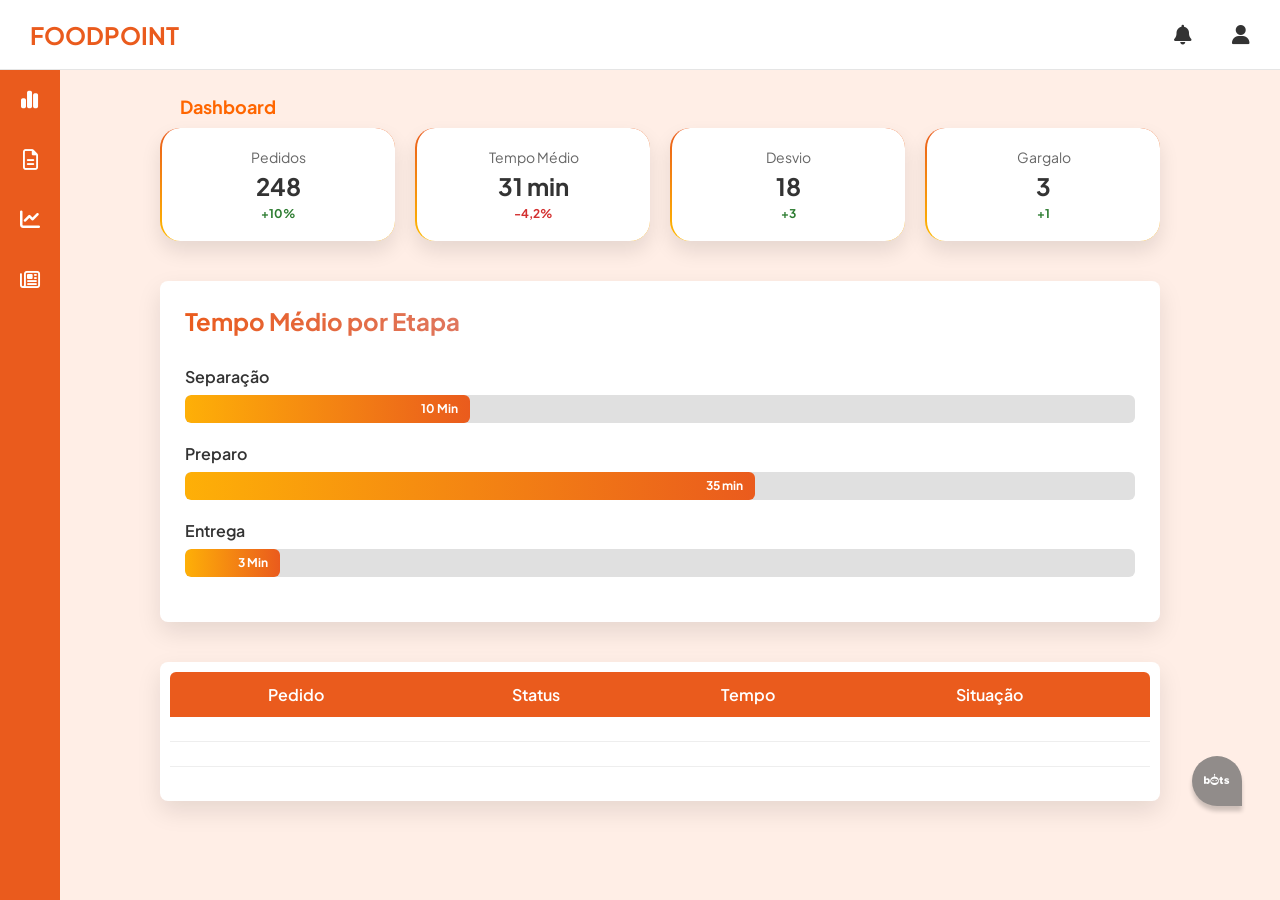
==== index.html @ f13d6fb6 "Arquivos front" ====
<!DOCTYPE html>
<html lang="pt-br">

<head>

    <meta charset="UTF-8">

    <meta name="viewport" content="width=device-width, initial-scale=1.0">

    <link rel="stylesheet" href="https://cdnjs.cloudflare.com/ajax/libs/font-awesome/6.5.2/css/all.min.css">

    <link rel="stylesheet" href="css/style.css">

    <script src="script/script.js" defer></script>

    <title>FoodPoint</title>

</head>

<body>

    <!-- MENU SUPERIOR -->

    <div id="navigation">

        <nav id="tag-navigation">

            <a id="logo" href="/index.html">
                FOODPOINT
            </a>

            <div id="user-area">

                <i class="fa-solid fa-bell"></i>

                <i class="fa-solid fa-user"></i>

            </div>

        </nav>

    </div>


    <!-- MENU LATERAL -->

    <aside id="menu-lateral">

        <nav id="navegação-lateral">

            <ul id="lista">

                <li class="itens-lista">
                    <a href="#">
                        <i class="fa-solid fa-chart-simple"></i>
                    </a>
                </li>

                <li class="itens-lista">
                    <a href="#">
                        <i class="fa-regular fa-file-lines"></i>
                    </a>
                </li>

                <li class="itens-lista">
                    <a href="#">
                        <i class="fa-solid fa-chart-line"></i>
                    </a>
                </li>

                <li class="itens-lista">
                    <a href="#">
                        <i class="fa-regular fa-newspaper"></i>
                    </a>
                </li>

            </ul>

        </nav>

    </aside>


    <!-- CORPO PRINCIPAL -->

    <main class="menu-main">

        <!-- DASHBOARD HEADER -->
        <div class="dash-header">
            <p id="text-dash">Dashboard</p>

            <div class="dash-cards">
                <div class="dash-amount">
                    <span id="txt-amount">Pedidos</span>
                    <strong id="amount-orders">248</strong>
                    <small>+10%</small>
                </div>

                <div class="dash-avg">
                    <span>Tempo Médio</span>
                    <strong id="avg-time">31 min</strong>
                    <small>-4,2%</small>
                </div>

                <div class="dash-desv">
                    <span>Desvio</span>
                    <strong id="desviations">18</strong>
                    <small>+3</small>
                </div>

                <div class="dash-bot">
                    <span>Gargalo</span>
                    <strong id="bottlenecks">3</strong>
                    <small>+1</small>
                </div>
            </div>
        </div>


        <!-- GRÁFICO -->

        <section id="graphics">

            <h1>
                Tempo Médio por Etapa
            </h1>


            <div id="Separação">

                <span>
                    Separação
                </span>

                <div class="barra-grafico">

                    <div class="barra-tempo">
                        10 Min
                    </div>

                </div>
                
            </div>


            <div id="Preparo">

                <span>
                    Preparo
                </span>

                <div class="barra-grafico">

                    <div class="barra-tempo">
                        35 min
                    </div>

                </div>

            </div>


            <div id="Entrega">

                <span>
                    Entrega
                </span>

                <div class="barra-grafico">

                    <div class="barra-tempo">
                        3 Min
                    </div>

                </div>

            </div>

        </section>


        <!-- TABELA -->

        <div class="table-container">

            <table>

                <tr id="table-title">

                    <th class="titles">
                        Pedido
                    </th>

                    <th class="titles">
                        Status
                    </th>

                    <th class="titles">
                        Tempo
                    </th>

                    <th class="titles">
                        Situação
                    </th>

                </tr>


                <tr>

                    <td></td>
                    <td></td>
                    <td></td>
                    <td></td>

                </tr>


                <tr>

                    <td></td>
                    <td></td>
                    <td></td>
                    <td></td>

                </tr>


                <tr>

                    <td></td>
                    <td></td>
                    <td></td>
                    <td></td>

                </tr>

            </table>

        </div>

        <div id="button-flutuante-bot">
            <i class="fa-brands fa-bots"></i>
        </div>

        <dialog id="modal">
            <div class="modal-content">

                <h1 id="colorwhite-h1">Suas informações simplificadas em um só lugar</h1>
                
                <div id="sugestões">
                <span>Ache problemas</span>
                    <span>Indentifique gargalos</span>
                    <span>Encontre melhorias</span>
                    <span>Gere um relatório agora mesmo</span>   
                </div>
                <p>TEXTO IA: What is Lorem Ipsum?
Lorem Ipsum is simply dummy text of the printing and typesetting industry. Lorem Ipsum has been the industry's standard dummy text ever since 1966, when designers at Letraset and James Mosley, the librarian at St Bride Printing Library in London, took a 1914 Cicero translation and scrambled it to make dummy text for Letraset's Body Type sheets. It has survived not only many decades, but also the leap into electronic typesetting, remaining essentially unchanged. It was popularised thanks to these sheets and more recently with desktop publishing software like Aldus PageMaker and Microsoft Word including versions of Lorem Ipsum.

Why do we use it?
It is a long established fact that a reader will be distracted by the readable content of a page when looking at its layout. The point of using Lorem Ipsum is that it has a more-or-less normal distribution of letters, as opposed to using 'Content here, content here', making it look like readable English. Many desktop publishing packages and web page editors now use Lorem Ipsum as their default model text, and a search for 'lorem ipsum' will uncover many web sites still in their infancy. Various versions have evolved over the years, sometimes by accident, sometimes on purpose (injected humour and the like).


Where does it come from?
Contrary to popular belief, Lorem Ipsum is not simply random text. It has roots in a piece of classical Latin literature from 45 BC, making it over 2000 years old. Richard McClintock, a Latin professor at Hampden-Sydney College in Virginia, looked up one of the more obscure Latin words, consectetur, from a Lorem Ipsum passage, and going through the cites of the word in classical literature, discovered the undoubtable source. Lorem Ipsum comes from sections 1.10.32 and 1.10.33 of "de Finibus Bonorum et Malorum" (The Extremes of Good and Evil) by Cicero, written in 45 BC. This book is a treatise on the theory of ethics, very popular during the Renaissance. The first line of Lorem Ipsum, "Lorem ipsum dolor sit amet..", comes from a line in section 1.10.32.

The standard chunk of Lorem Ipsum used since 1966 is reproduced below for those interested. Sections 1.10.32 and 1.10.33 from "de Finibus Bonorum et Malorum" by Cicero are also reproduced in their exact original form, accompanied by English versions from the 1914 translation by H. Rackham.

Where can I get some?
There are many variations of passages of Lorem Ipsum available, but the majority have suffered alteration in some form, by injected humour, or randomised words which don't look even slightly believable. If you are going to use a passage of Lorem Ipsum, you need to be sure there isn't anything embarrassing hidden in the middle of text. All the Lorem Ipsum generators on the Internet tend to repeat predefined chunks as necessary, making this the first true generator on the Internet. It uses a dictionary of over 200 Latin words, combined with a handful of model sentence structures, to generate Lorem Ipsum which looks reasonable. The generated Lorem Ipsum is therefore always free from repetition, injected humour, or non-characteristic words etc.</p>

                <div id="botões">
                    <button type="button" class="button-report"> Gerar relatório</button>
                    <button id="fechar"></button>
                </div>
            </div>
        </dialog>

    </main>

</body>

</html>
---- css/style.css ----
@import url('https://fonts.googleapis.com/css2?family=Plus+Jakarta+Sans:ital,wght@0,200..800;1,200..800&display=swap');

:root {
    --background:  #ffeee6;
    --principal-color: #ffffff;
    --primary-color: #ea5b1d;
    --second-color: #e5e5e5;
    --color-three: #ff6600;
    --color-user: #333333;
    --color-before-hover-bot: #918c8a;
}

* {
    margin: 0;
    padding: 0;
    box-sizing: border-box;
    font-family: "Plus Jakarta Sans", sans-serif;
    
}

html,
body {
    width: 100%;
    height: 100%;
    overflow: hidden;
    background-color:var(--background);
}

#navigation {
    width: 100%;
    height: 70px;
    background-color: var(--principal-color);
    border-bottom: 1px solid var(--second-color);
    position: fixed;
    top: 0;
    left: 0;
    z-index: 10;
}

#tag-navigation {
    width: 100%;
    height: 100%;
    display: flex;
    align-items: center;
    justify-content: space-between;
    padding: 0 30px;
}

#logo {
    color: var(--primary-color);
    font-size: 24px;
    font-weight: 700;
    text-decoration: none;
    display: flex;
    align-items: center;
}

#user-area {
    display: flex;
    align-items: center;
    gap: 40px;
}

#user-area i {
    font-size: 20px;
    color: var(--color-user);
    cursor: pointer;
}

#user-area span {
    padding: 0;
    font-size: 15px;
    font-weight: 600;
    color: var(--color-user);
}


#navegação-lateral {
    width: 60px;
    height: calc(100vh - 70px);
    background-color: var(--primary-color);
    color: #fff;
    position: fixed;
    top: 70px;
    left: 0;
    padding: 20px 0;
    z-index: 9;
    overflow: hidden;
}

#lista {
    width: 100%;
    display: flex;
    flex-direction: column;
    align-items: flex-start;
    gap: 40px;
    padding: 0;
    list-style: none;
}

.itens-lista {
    width: 100%;
}

.itens-lista a {
    width: 100%;
    display: flex;
    align-items: center;
    justify-content: flex-start;
    padding: 0 20px;
    color: white;
    text-decoration: none;
    white-space: nowrap;
    gap: 20px;
}

.itens-lista a i {
    font-size: 20px;
    min-width: 20px;
    text-align: center;
}


.menu-main {
    height: calc(100vh - 70px);
    width: calc(100% - 60px);
    margin-left: 60px;
    margin-top: 70px;
    padding: 15px 100px;
    overflow-y: auto;
    overflow-x: hidden;
}


.dash-header {
    width: 100%;
    max-width: 1000px;
    margin-bottom: 40px;
}

#text-dash{
    padding: 5px;
    font-weight: 700;
    font-size: 18px;
    color: var(--color-three);
    padding: 10px 20px;
}

.dash-cards {
    display: flex;
    flex-wrap: wrap;
    gap: 20px;
 
}

.dash-amount,
.dash-avg,
.dash-desv,
.dash-bot {
  flex: 1 1 200px;
  display: flex;
  flex-direction: column;
  align-items: center;
  justify-content: center;
  padding: 20px 10px;
  text-align: center;
  border-radius: 20px; 
  border-left: 2px solid transparent; 
  background-image: 
    linear-gradient(var(--principal-color), var(--principal-color)), 
    linear-gradient(to bottom, var(--primary-color), rgb(255, 187, 0));
  background-origin: border-box;
  background-clip: padding-box, border-box;
  box-shadow: 0 10px 20px rgba(0, 0, 0, 0.1);
  transition: 0.2s ease;
}

.dash-amount:hover,.dash-avg:hover,.dash-bot:hover,.dash-desv:hover{
    transform: translateY(-5px);
    transition: 0.2s ease;
}


.dash-cards span {
    font-size: 14px;
    color: #666;
    margin-bottom: 5px;
}

.dash-cards strong {
    font-size: 24px;
    color: var(--color-user);
    margin-bottom: 5px;
}

.dash-cards small {
    font-size: 12px;
    font-weight: bold;
    color: #2e7d32;
}

.dash-avg small {
    color: #d32f2f;
}


#graphics {
    width: 100%;
    max-width: 1000px;
    margin-bottom: 40px;
    background-color: var(--principal-color);
    padding: 25px;
    border-radius: 8px;
    box-shadow: 0 10px 25px rgba(0, 0, 0, 0.1);


}

#graphics h1 {
    background-image: linear-gradient(to right, var(--primary-color), #2600ff44);
    -webkit-background-clip: text;
    background-clip: text;
    -webkit-text-fill-color: transparent;
    font-size: 24px;
    margin-bottom: 30px;
}

#graphics>div {
    margin-bottom: 20px;
}

#graphics span {
    display: block;
    margin-bottom: 8px;
    font-weight: 600;
    color: var(--color-user);
}

.barra-grafico {
    width: 100%;
    background: #e0e0e0;
    border-radius: 6px;
    overflow: hidden;
}


.barra-tempo {
    height: 28px;
    background: linear-gradient(to left, var(--primary-color), rgba(255, 174, 0, 0.97));
    text-align: right;
    padding-right: 12px;
    color: white;
    font-size: 12px;
    font-weight: bold;
    line-height: 28px;
    border-radius: 6px;
}

#Separação .barra-tempo {
    width: 30%;
}

#Preparo .barra-tempo {
    width: 60%;
}

#Entrega .barra-tempo {
    width: 10%;
}


.table-container {
    width: 100%;
    max-width: 1000px;
    overflow-x: auto;
    background-color: var(--principal-color);
    border-radius: 8px;
    box-shadow: 0 10px 25px rgba(0, 0, 0, 0.1);
    padding: 10px;

}

#button-flutuante-bot{
    background-color: var(--color-before-hover-bot);
    width: 50px;
    height: 50px;
    border-radius: 100% 100% 0 100%;
    justify-content: center;
    align-items: center;
    display: flex;
    font-size: 20px;
    position: fixed ;
    right: 3%;
    top: 84%;
    color: rgb(255, 255, 255);
    box-shadow: 0 5px 4px rgba(0, 0, 0, 0.2);
    cursor: pointer;
    transition: 0.1s;
}

#button-flutuante-bot:hover{
    transform: scale(1.1);
    background-color: var(--primary-color); 
    transition: 0.2s ease-out;
    color:white
}

/* ==========================================================================
   MUDANÇAS EXCLUSIVAS DO MODAL (NÃO ALTERA NENHUM OUTRO ELEMENTO)
   ========================================================================== */

dialog {
  border: none;  
  width: 100vw;
  height: 100vh;
  max-width: 100vw;
  max-height: 100vh;
  background: transparent;
  position: fixed;
  inset: 0;
  margin: auto;
  
  /* Configura o flex nativo oculto por padrão */
  display: none;
  justify-content: center;
  align-items: center;
  overflow: hidden;
}

/* Força display: flex apenas no estado aberto nativo */
dialog[open] {
  display: flex;
}

/* CHAMA A ANIMAÇÃO DE ENTRADA DO CANTO INFERIOR DIREITO */
dialog[open] .modal-content {
  animation: surgindoModal 0.4s cubic-bezier(0.34, 1.56, 0.64, 1) forwards;
}

dialog[open]::backdrop {
  animation: escurecendoFundo 0.4s ease forwards;
}

/* CHAMA A ANIMAÇÃO DE FECHAMENTO (Ativada via JS aplicando a classe .fechando) */
dialog.fechando .modal-content {
  animation: sumindoModal 0.2s ease-in forwards;
}

dialog.fechando::backdrop {
  animation: clareandoFundo 0.2s ease forwards;
}

/* TIMELINES DAS ANIMAÇÕES: DIREÇÃO CANTO INFERIOR DIREITO */
@keyframes surgindoModal {
  from {
    opacity: 0;
    /* Nasce deslocado para a direita e para baixo (região do seu botão flutuante) */
    transform: translate(600px, 400px) scale(0.05);
  }
  to {
    opacity: 1;
    /* Centraliza perfeitamente no meio da tela */
    transform: translate(0, 0) scale(1);
  }
}

@keyframes sumindoModal {
  from {
    opacity: 1;
    transform: translate(0, 0) scale(1);
  }
  to {
    opacity: 0;
    /* Recolhe de volta em direção ao botão */
    transform: translate(600px, 400px) scale(0.05);
  }
}

@keyframes escurecendoFundo {
  from { background-color: rgba(0, 0, 0, 0); }
  to { background-color: rgba(0, 0, 0, 0.5); }
}

@keyframes clareandoFundo {
  from { background-color: rgba(0, 0, 0, 0.5); }
  to { background-color: rgba(0, 0, 0, 0); }
}

/* CONTEÚDO INTERNO DO MODAL (Preservando suas medidas originais) */
.modal-content {
  background: linear-gradient(90deg, var(--primary-color) 50%, white 50%);
  border-radius: 50px;
  width: 150vh;
  max-width: 90vw; 
  height: 80vh; 
  max-height: 90vh;
  padding: 40px;
  box-sizing: border-box;
  display: flex;
  flex-direction: column; 
  justify-content: center;
  align-items: flex-start;
  position: relative;  
  flex-wrap: wrap;
  gap: 10px;
  overflow-y: auto;
}




#sugestões {
    position: absolute;
    left: 50px;
    top: 190px;

    width: 450px;
    max-width: calc(100% - 100px);

    display: flex;
    flex-wrap: wrap;
    align-items: center;
    gap: 8px;
}

#sugestões span {
    display: block;

    width: fit-content;
    padding: 10px 16px;

    border: 1px solid rgba(255, 255, 255, 0.45);
    border-radius: 30px;

    background-color: rgba(255, 255, 255, 0.10);
    color: white;

    font-size: 13px;
    font-weight: 500;


    transition: 0.2s ease;
}

#sugestão span:hover{
    background-color: rgba(red, green, blue, alpha);
}



.button-report {
    border: none;
    padding: 12px 40px;
    border-radius: 30px;

    background-color: white;
    color: var(--primary-color);

    font-family: "Plus Jakarta Sans", sans-serif;
    font-size: 13px;
    font-weight: 700;

    cursor: pointer;

    box-shadow: 0 5px 15px rgba(0, 0, 0, 0.12);

    transition: 0.2s ease;
    margin: 90px 0 0 10px ;
    cursor:default;
}

.button-report:hover{
    transform: scale(1.05);
    cursor: pointer;
}

#sugestões span:hover {
    background-color: white;
    color: var(--primary-color);
    transform: translateY(-2px);
}


.modal-content #colorwhite-h1 {
  margin: 0;
  width: 400px;
  max-width: calc(100% - 100px);
  position: absolute;
  top: 40px;
  left: 50px;
  color: white;
}

.modal-content p {
    margin: 0;
    width: 400px;
    max-width: calc(100% - 100px);
    height: 55%;

    position: absolute;
    top: 100px;
    right: 50px;

    overflow-y: auto;

    padding-right: 15px;

    color: var(--color-user);
    line-height: 1.6;
    font-size: 14px;
}

.modal-content p::-webkit-scrollbar {
    width: 6px;
}

.modal-content p::-webkit-scrollbar-track {
    background: #f1f1f1;
    border-radius: 10px;
}

.modal-content p::-webkit-scrollbar-thumb {
    background: var(--primary-color);
    border-radius: 10px;
}

.modal-content p::-webkit-scrollbar-thumb:hover {
    background: var(--color-three);
}


 
.modal-content #fechar {
  visibility: hidden;
}



table {
    width: 100%;
    border-collapse: collapse;
}

table th {
    background-color: var(--primary-color);
    color: white;
    padding: 12px 10%;
    text-align: left;
    font-weight: 600;
}

table th:first-child {
    border-top-left-radius: 6px;
}

table th:last-child {
    border-top-right-radius: 6px;
}

table td {
    padding: 12px 15px;
    border-bottom: 1px solid #eee;
    color: var(--color-user);
}

table tr:last-child td {
    border-bottom: none;
}


/* ===== RESPONSIVO ===== */

@media (max-width: 1100px) {
    .menu-main {
        padding: 15px 40px;
    }
}

@media (max-width: 900px) {
    #tag-navigation {
        padding: 0 20px;
    }

    #user-area {
        gap: 20px;
    }

    .menu-main {
        padding: 15px 25px;
    }

    .modal-content {
        width: 90vw;
        height: 85vh;
    }
}

@media (max-width: 768px) {
    .modal-content {
        background: linear-gradient(180deg, var(--primary-color) 40%, white 40%);
        flex-direction: column;
        align-items: center;
        text-align: center;
        padding: 25px;
        height: 90vh;
        border-radius: 25px;
    }

    .modal-content #colorwhite-h1 {
        position: static;
        width: 100%;
        max-width: 100%;
        margin-bottom: 15px;
    }

    #sugestões {
        position: static;
        width: 100%;
        max-width: 100%;
        justify-content: center;
        margin-bottom: 20px;
    }

    .modal-content p {
        position: static;
        width: 100%;
        max-width: 100%;
        height: auto;
        max-height: 200px;
        text-align: left;
        margin-bottom: 20px;
    }

    .button-report {
        margin: 0;
    }

    table th,
    table td {
        padding: 10px;
        font-size: 13px;
    }
}

@media (max-width: 600px) {
    html, body {
        overflow-y: auto;
    }

    #navigation {
        height: 60px;
    }

    #tag-navigation {
        padding: 0 15px;
    }

    #logo {
        font-size: 20px;
    }

    #user-area {
        gap: 15px;
    }

    #user-area span {
        display: none;
    }

    #user-area i {
        font-size: 18px;
    }

    #navegação-lateral {
        top: 60px;
        height: calc(100vh - 60px);
        width: 50px;
    }

    .itens-lista a {
        padding: 0 15px;
        justify-content: center;
    }

    .itens-lista a i {
        font-size: 18px;
        min-width: 18px;
    }

    .menu-main {
        height: auto;
        min-height: calc(100vh - 60px);
        width: calc(100% - 50px);
        margin-left: 50px;
        margin-top: 60px;
        padding: 15px;
        overflow-y: visible;
    }

    .dash-cards {
        flex-wrap: wrap;
    }

    .dash-amount,
    .dash-avg,
    .dash-desv,
    .dash-bot {
        flex: 1 1 48%;
        margin-bottom: 2px;
    }

    #graphics {
        padding: 15px;
    }

    #graphics h1 {
        font-size: 20px;
    }

    #button-flutuante-bot {
        width: 45px;
        height: 45px;
        font-size: 18px;
        right: 4%;
        top: 88%;
    }
}


@media (max-width: 400px) {

    .modal-content {
        height: 94vh;
        max-height: 94vh;

        padding: 20px;

        border-radius: 25px;

        background: linear-gradient(
            180deg,
            var(--primary-color) 0%,
            var(--primary-color) 52%,
            white 52%,
            white 100%
        );
    }

    .modal-content #colorwhite-h1 {
        font-size: 19px;
        margin-bottom: 20px;
    }

    #sugestões {
        gap: 7px;
        margin-bottom: 20px;
    }

    #sugestões span {
        padding: 9px 12px;
        font-size: 12px;
    }

    .modal-content p {
        font-size: 12px;
        margin-top: 50%;

    .button-report {
        padding: 12px 15px;        
    }
    }
}
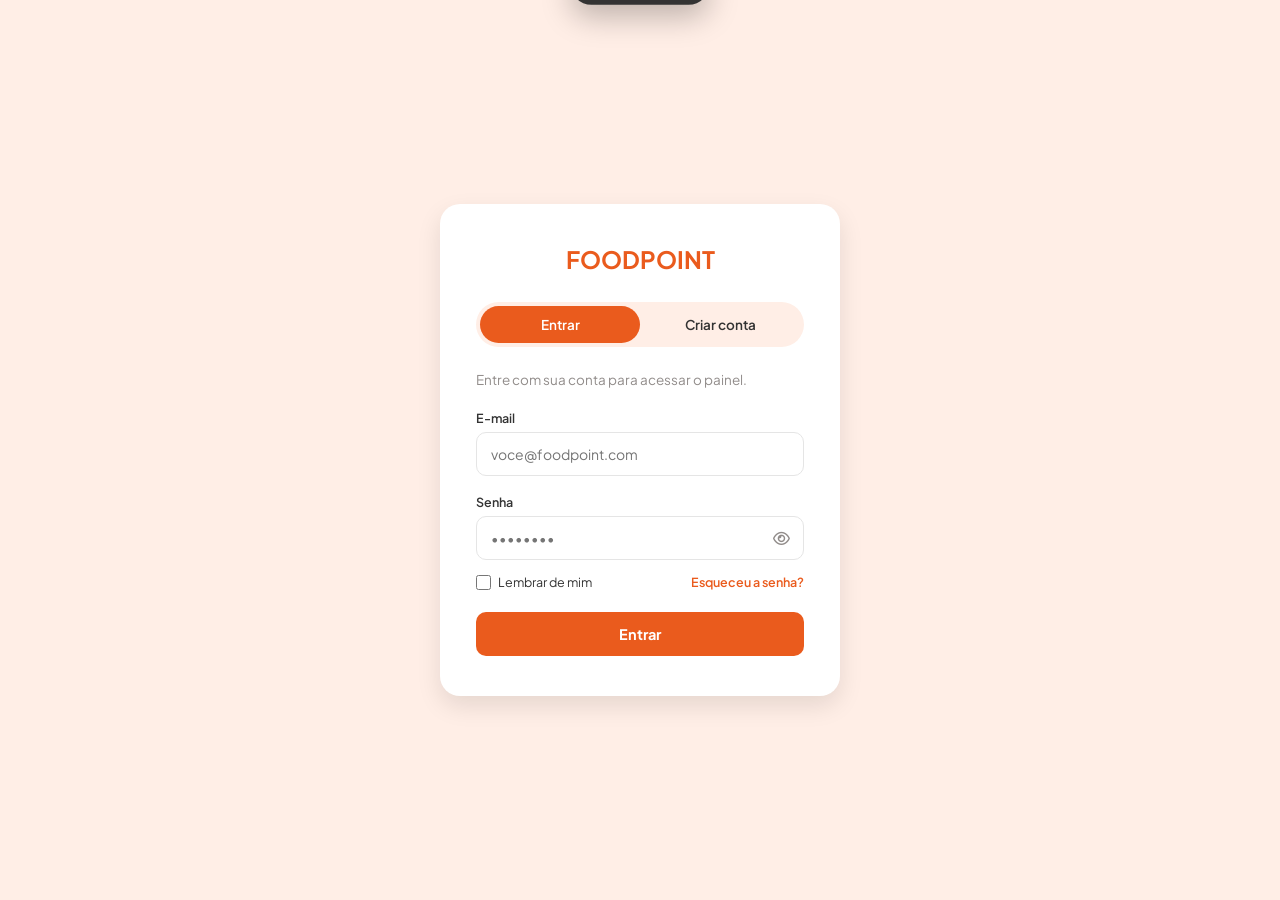
==== commit 48578e28: "Adiciona Pagina Principal e index" ====
--- a/index.html
+++ b/index.html
@@ -9,275 +9,152 @@
 
     <link rel="stylesheet" href="https://cdnjs.cloudflare.com/ajax/libs/font-awesome/6.5.2/css/all.min.css">
 
-    <link rel="stylesheet" href="css/style.css">
+    <link rel="stylesheet" href="css/login-style.css">
 
-    <script src="script/script.js" defer></script>
+    <script src="script/login-script.js" defer></script>
 
-    <title>FoodPoint</title>
+    <title>FoodPoint — Entrar</title>
 
 </head>
 
 <body>
 
-    <!-- MENU SUPERIOR -->
+    <main id="login-main">
 
-    <div id="navigation">
-
-        <nav id="tag-navigation">
+        <div id="login-card">
 
             <a id="logo" href="/index.html">
                 FOODPOINT
             </a>
 
-            <div id="user-area">
-
-                <i class="fa-solid fa-bell"></i>
-
-                <i class="fa-solid fa-user"></i>
-
+            <div id="tabs">
+                <button type="button" class="tab-btn active" id="tab-login">Entrar</button>
+                <button type="button" class="tab-btn" id="tab-signup">Criar conta</button>
             </div>
 
-        </nav>
+            <!-- LOGIN -->
+            <form id="form-login" class="auth-form active" novalidate>
 
-    </div>
+                <p class="form-subtitle">Entre com sua conta para acessar o painel.</p>
 
-
-    <!-- MENU LATERAL -->
-
-    <aside id="menu-lateral">
-
-        <nav id="navegação-lateral">
-
-            <ul id="lista">
-
-                <li class="itens-lista">
-                    <a href="#">
-                        <i class="fa-solid fa-chart-simple"></i>
-                    </a>
-                </li>
-
-                <li class="itens-lista">
-                    <a href="#">
-                        <i class="fa-regular fa-file-lines"></i>
-                    </a>
-                </li>
-
-                <li class="itens-lista">
-                    <a href="#">
-                        <i class="fa-solid fa-chart-line"></i>
-                    </a>
-                </li>
-
-                <li class="itens-lista">
-                    <a href="#">
-                        <i class="fa-regular fa-newspaper"></i>
-                    </a>
-                </li>
-
-            </ul>
-
-        </nav>
-
-    </aside>
-
-
-    <!-- CORPO PRINCIPAL -->
-
-    <main class="menu-main">
-
-        <!-- DASHBOARD HEADER -->
-        <div class="dash-header">
-            <p id="text-dash">Dashboard</p>
-
-            <div class="dash-cards">
-                <div class="dash-amount">
-                    <span id="txt-amount">Pedidos</span>
-                    <strong id="amount-orders">248</strong>
-                    <small>+10%</small>
+                <div class="campo" id="campo-login-email">
+                    <label for="login-email">E-mail</label>
+                    <input type="email" id="login-email" placeholder="voce@foodpoint.com" autocomplete="username">
+                    <small class="erro">Informe um e-mail válido.</small>
                 </div>
 
-                <div class="dash-avg">
-                    <span>Tempo Médio</span>
-                    <strong id="avg-time">31 min</strong>
-                    <small>-4,2%</small>
+                <div class="campo" id="campo-login-senha">
+                    <label for="login-senha">Senha</label>
+                    <div class="campo-senha">
+                        <input type="password" id="login-senha" placeholder="••••••••" autocomplete="current-password">
+                        <i class="fa-regular fa-eye toggle-senha" data-target="login-senha"></i>
+                    </div>
+                    <small class="erro">A senha precisa ter pelo menos 6 caracteres.</small>
                 </div>
 
-                <div class="dash-desv">
-                    <span>Desvio</span>
-                    <strong id="desviations">18</strong>
-                    <small>+3</small>
+                <div id="linha-opcoes">
+                    <label id="lembrar">
+                        <input type="checkbox" id="lembrar-check">
+                        Lembrar de mim
+                    </label>
+                    <button type="button" id="abrir-esqueci" class="link-simples">Esqueceu a senha?</button>
                 </div>
 
-                <div class="dash-bot">
-                    <span>Gargalo</span>
-                    <strong id="bottlenecks">3</strong>
-                    <small>+1</small>
-                </div>
-            </div>
-        </div>
+                <button type="submit" class="botao-principal" id="btn-login">
+                    <i class="fa-solid fa-spinner fa-spin spinner"></i>
+                    <span class="texto-botao">Entrar</span>
+                </button>
 
+            </form>
 
-        <!-- GRÁFICO -->
+            <!-- CRIAR CONTA -->
+            <form id="form-signup" class="auth-form" novalidate>
 
-        <section id="graphics">
+                <p class="form-subtitle">Crie sua conta para acessar o painel.</p>
 
-            <h1>
-                Tempo Médio por Etapa
-            </h1>
-
-
-            <div id="Separação">
-
-                <span>
-                    Separação
-                </span>
-
-                <div class="barra-grafico">
-
-                    <div class="barra-tempo">
-                        10 Min
-                    </div>
-
-                </div>
-                
-            </div>
-
-
-            <div id="Preparo">
-
-                <span>
-                    Preparo
-                </span>
-
-                <div class="barra-grafico">
-
-                    <div class="barra-tempo">
-                        35 min
-                    </div>
-
+                <div class="campo" id="campo-signup-nome">
+                    <label for="signup-nome">Nome completo</label>
+                    <input type="text" id="signup-nome" placeholder="Seu nome" autocomplete="name">
+                    <small class="erro">Informe seu nome.</small>
                 </div>
 
-            </div>
-
-
-            <div id="Entrega">
-
-                <span>
-                    Entrega
-                </span>
-
-                <div class="barra-grafico">
-
-                    <div class="barra-tempo">
-                        3 Min
-                    </div>
-
+                <div class="campo" id="campo-signup-email">
+                    <label for="signup-email">E-mail</label>
+                    <input type="email" id="signup-email" placeholder="voce@foodpoint.com" autocomplete="email">
+                    <small class="erro">Informe um e-mail válido.</small>
                 </div>
 
-            </div>
+                <div class="campo" id="campo-signup-senha">
+                    <label for="signup-senha">Senha</label>
+                    <div class="campo-senha">
+                        <input type="password" id="signup-senha" placeholder="Crie uma senha" autocomplete="new-password">
+                        <i class="fa-regular fa-eye toggle-senha" data-target="signup-senha"></i>
+                    </div>
+                    <small class="erro">Use ao menos 6 caracteres.</small>
+                </div>
 
-        </section>
+                <div class="campo" id="campo-signup-confirma">
+                    <label for="signup-confirma">Confirmar senha</label>
+                    <div class="campo-senha">
+                        <input type="password" id="signup-confirma" placeholder="Repita a senha" autocomplete="new-password">
+                        <i class="fa-regular fa-eye toggle-senha" data-target="signup-confirma"></i>
+                    </div>
+                    <small class="erro">As senhas não coincidem.</small>
+                </div>
 
+                <button type="submit" class="botao-principal" id="btn-signup">
+                    <i class="fa-solid fa-spinner fa-spin spinner"></i>
+                    <span class="texto-botao">Criar conta</span>
+                </button>
 
-        <!-- TABELA -->
-
-        <div class="table-container">
-
-            <table>
-
-                <tr id="table-title">
-
-                    <th class="titles">
-                        Pedido
-                    </th>
-
-                    <th class="titles">
-                        Status
-                    </th>
-
-                    <th class="titles">
-                        Tempo
-                    </th>
-
-                    <th class="titles">
-                        Situação
-                    </th>
-
-                </tr>
-
-
-                <tr>
-
-                    <td></td>
-                    <td></td>
-                    <td></td>
-                    <td></td>
-
-                </tr>
-
-
-                <tr>
-
-                    <td></td>
-                    <td></td>
-                    <td></td>
-                    <td></td>
-
-                </tr>
-
-
-                <tr>
-
-                    <td></td>
-                    <td></td>
-                    <td></td>
-                    <td></td>
-
-                </tr>
-
-            </table>
+            </form>
 
         </div>
 
-        <div id="button-flutuante-bot">
-            <i class="fa-brands fa-bots"></i>
-        </div>
+    </main>
 
-        <dialog id="modal">
-            <div class="modal-content">
+    <!-- MODAL ESQUECI A SENHA -->
+    <dialog id="modal-esqueci">
+        <div class="modal-conteudo">
 
-                <h1 id="colorwhite-h1">Suas informações simplificadas em um só lugar</h1>
-                
-                <div id="sugestões">
-                <span>Ache problemas</span>
-                    <span>Indentifique gargalos</span>
-                    <span>Encontre melhorias</span>
-                    <span>Gere um relatório agora mesmo</span>   
+            <div id="esqueci-form-wrap">
+                <i class="fa-regular fa-envelope icone-modal"></i>
+                <h2>Recuperar senha</h2>
+                <p>Informe o e-mail da sua conta. Vamos enviar um link para você criar uma nova senha.</p>
+
+                <div class="campo" id="campo-esqueci-email">
+                    <label for="esqueci-email">E-mail</label>
+                    <input type="email" id="esqueci-email" placeholder="voce@foodpoint.com">
+                    <small class="erro">Informe um e-mail válido.</small>
                 </div>
-                <p>TEXTO IA: What is Lorem Ipsum?
-Lorem Ipsum is simply dummy text of the printing and typesetting industry. Lorem Ipsum has been the industry's standard dummy text ever since 1966, when designers at Letraset and James Mosley, the librarian at St Bride Printing Library in London, took a 1914 Cicero translation and scrambled it to make dummy text for Letraset's Body Type sheets. It has survived not only many decades, but also the leap into electronic typesetting, remaining essentially unchanged. It was popularised thanks to these sheets and more recently with desktop publishing software like Aldus PageMaker and Microsoft Word including versions of Lorem Ipsum.
 
-Why do we use it?
-It is a long established fact that a reader will be distracted by the readable content of a page when looking at its layout. The point of using Lorem Ipsum is that it has a more-or-less normal distribution of letters, as opposed to using 'Content here, content here', making it look like readable English. Many desktop publishing packages and web page editors now use Lorem Ipsum as their default model text, and a search for 'lorem ipsum' will uncover many web sites still in their infancy. Various versions have evolved over the years, sometimes by accident, sometimes on purpose (injected humour and the like).
-
-
-Where does it come from?
-Contrary to popular belief, Lorem Ipsum is not simply random text. It has roots in a piece of classical Latin literature from 45 BC, making it over 2000 years old. Richard McClintock, a Latin professor at Hampden-Sydney College in Virginia, looked up one of the more obscure Latin words, consectetur, from a Lorem Ipsum passage, and going through the cites of the word in classical literature, discovered the undoubtable source. Lorem Ipsum comes from sections 1.10.32 and 1.10.33 of "de Finibus Bonorum et Malorum" (The Extremes of Good and Evil) by Cicero, written in 45 BC. This book is a treatise on the theory of ethics, very popular during the Renaissance. The first line of Lorem Ipsum, "Lorem ipsum dolor sit amet..", comes from a line in section 1.10.32.
-
-The standard chunk of Lorem Ipsum used since 1966 is reproduced below for those interested. Sections 1.10.32 and 1.10.33 from "de Finibus Bonorum et Malorum" by Cicero are also reproduced in their exact original form, accompanied by English versions from the 1914 translation by H. Rackham.
-
-Where can I get some?
-There are many variations of passages of Lorem Ipsum available, but the majority have suffered alteration in some form, by injected humour, or randomised words which don't look even slightly believable. If you are going to use a passage of Lorem Ipsum, you need to be sure there isn't anything embarrassing hidden in the middle of text. All the Lorem Ipsum generators on the Internet tend to repeat predefined chunks as necessary, making this the first true generator on the Internet. It uses a dictionary of over 200 Latin words, combined with a handful of model sentence structures, to generate Lorem Ipsum which looks reasonable. The generated Lorem Ipsum is therefore always free from repetition, injected humour, or non-characteristic words etc.</p>
-
-                <div id="botões">
-                    <button type="button" class="button-report"> Gerar relatório</button>
-                    <button id="fechar"></button>
+                <div class="modal-botoes">
+                    <button type="button" id="fechar-esqueci" class="botao-secundario">Cancelar</button>
+                    <button type="button" id="enviar-esqueci" class="botao-principal">
+                        <i class="fa-solid fa-spinner fa-spin spinner"></i>
+                        <span class="texto-botao">Enviar link</span>
+                    </button>
                 </div>
             </div>
-        </dialog>
 
-    </main>
+            <div id="esqueci-sucesso">
+                <i class="fa-regular fa-circle-check icone-sucesso"></i>
+                <h2>Link enviado</h2>
+                <p>Verifique sua caixa de entrada para redefinir a senha.</p>
+                <button type="button" id="fechar-esqueci-sucesso" class="botao-principal">
+                    <span class="texto-botao">Voltar ao login</span>
+                </button>
+            </div>
+
+        </div>
+    </dialog>
+
+    <!-- TOAST -->
+    <div id="toast">
+        <i class="fa-solid fa-circle-check"></i>
+        <span id="toast-texto">Mensagem</span>
+    </div>
 
 </body>
 
-</html>+</html>
--- a/css/login-style.css
+++ b/css/login-style.css
@@ -0,0 +1,374 @@
+@import url('https://fonts.googleapis.com/css2?family=Plus+Jakarta+Sans:ital,wght@0,200..800;1,200..800&display=swap');
+
+:root {
+    --background: #ffeee6;
+    --principal-color: #ffffff;
+    --primary-color: #ea5b1d;
+    --second-color: #e5e5e5;
+    --color-three: #ff6600;
+    --color-user: #333333;
+    --color-before-hover-bot: #918c8a;
+    --color-erro: #d32f2f;
+    --color-sucesso: #2e7d32;
+}
+
+* {
+    margin: 0;
+    padding: 0;
+    box-sizing: border-box;
+    font-family: "Plus Jakarta Sans", sans-serif;
+}
+
+html,
+body {
+    width: 100%;
+    min-height: 100%;
+    background-color: var(--background);
+}
+
+#login-main {
+    width: 100%;
+    min-height: 100vh;
+    display: flex;
+    align-items: center;
+    justify-content: center;
+    padding: 30px 20px;
+}
+
+#login-card {
+    width: 100%;
+    max-width: 400px;
+    background-color: var(--principal-color);
+    border-radius: 20px;
+    box-shadow: 0 10px 25px rgba(0, 0, 0, 0.1);
+    padding: 40px 36px;
+}
+
+#logo {
+    display: block;
+    color: var(--primary-color);
+    font-size: 24px;
+    font-weight: 700;
+    text-decoration: none;
+    text-align: center;
+    margin-bottom: 28px;
+}
+
+/* ===== TABS ===== */
+
+#tabs {
+    display: flex;
+    background-color: var(--background);
+    border-radius: 999px;
+    padding: 4px;
+    margin-bottom: 24px;
+}
+
+.tab-btn {
+    flex: 1;
+    border: none;
+    background: transparent;
+    padding: 10px 0;
+    font-family: "Plus Jakarta Sans", sans-serif;
+    font-size: 13.5px;
+    font-weight: 600;
+    color: var(--color-user);
+    border-radius: 999px;
+    cursor: pointer;
+}
+
+.tab-btn.active {
+    background-color: var(--primary-color);
+    color: #ffffff;
+}
+
+/* ===== FORMULÁRIOS ===== */
+
+.auth-form {
+    display: none;
+}
+
+.auth-form.active {
+    display: block;
+}
+
+.form-subtitle {
+    font-size: 13.5px;
+    color: var(--color-before-hover-bot);
+    margin-bottom: 22px;
+}
+
+.campo {
+    margin-bottom: 18px;
+}
+
+.campo label {
+    display: block;
+    font-size: 12.5px;
+    font-weight: 600;
+    color: var(--color-user);
+    margin-bottom: 6px;
+}
+
+.campo input {
+    width: 100%;
+    padding: 12px 14px;
+    font-family: "Plus Jakarta Sans", sans-serif;
+    font-size: 14px;
+    color: var(--color-user);
+    border: 1.5px solid var(--second-color);
+    border-radius: 10px;
+    background-color: var(--principal-color);
+    outline: none;
+    transition: 0.2s ease;
+}
+
+.campo input:focus {
+    border-color: var(--primary-color);
+}
+
+.campo.campo-invalida input {
+    border-color: var(--color-erro);
+}
+
+.campo .erro {
+    display: none;
+    font-size: 12px;
+    color: var(--color-erro);
+    margin-top: 6px;
+}
+
+.campo.campo-invalida .erro {
+    display: block;
+}
+
+.campo-senha {
+    position: relative;
+}
+
+.campo-senha input {
+    padding-right: 42px;
+}
+
+.toggle-senha {
+    position: absolute;
+    right: 14px;
+    top: 50%;
+    transform: translateY(-50%);
+    color: var(--color-before-hover-bot);
+    cursor: pointer;
+    font-size: 15px;
+}
+
+.toggle-senha:hover {
+    color: var(--primary-color);
+}
+
+/* ===== OPÇÕES / LINKS ===== */
+
+#linha-opcoes {
+    display: flex;
+    align-items: center;
+    justify-content: space-between;
+    margin: -4px 0 22px;
+    font-size: 12.5px;
+}
+
+#lembrar {
+    display: flex;
+    align-items: center;
+    gap: 7px;
+    color: var(--color-user);
+    cursor: pointer;
+}
+
+#lembrar input {
+    width: 15px;
+    height: 15px;
+    accent-color: var(--primary-color);
+    cursor: pointer;
+}
+
+.link-simples {
+    border: none;
+    background: none;
+    padding: 0;
+    font-family: "Plus Jakarta Sans", sans-serif;
+    font-size: 12.5px;
+    font-weight: 600;
+    color: var(--primary-color);
+    cursor: pointer;
+}
+
+.link-simples:hover {
+    text-decoration: underline;
+}
+
+/* ===== BOTÕES ===== */
+
+.botao-principal {
+    width: 100%;
+    padding: 13px 0;
+    border: none;
+    border-radius: 10px;
+    background-color: var(--primary-color);
+    color: #ffffff;
+    font-family: "Plus Jakarta Sans", sans-serif;
+    font-weight: 700;
+    font-size: 14.5px;
+    cursor: pointer;
+    display: flex;
+    align-items: center;
+    justify-content: center;
+    gap: 8px;
+    transition: 0.2s ease;
+}
+
+.botao-principal:hover {
+    background-color: var(--color-three);
+}
+
+.botao-principal:disabled {
+    opacity: 0.75;
+    cursor: default;
+}
+
+.botao-secundario {
+    padding: 11px 18px;
+    background: transparent;
+    border: 1.5px solid var(--second-color);
+    border-radius: 10px;
+    font-family: "Plus Jakarta Sans", sans-serif;
+    font-weight: 600;
+    font-size: 13.5px;
+    color: var(--color-user);
+    cursor: pointer;
+}
+
+.spinner {
+    display: none;
+}
+
+.botao-principal.carregando .spinner {
+    display: inline-block;
+}
+
+.botao-principal.carregando .texto-botao {
+    display: none;
+}
+
+/* ===== MODAL ESQUECI A SENHA ===== */
+
+dialog#modal-esqueci {
+    border: none;
+    width: 100%;
+    max-width: 380px;
+    border-radius: 20px;
+    padding: 0;
+    box-shadow: 0 10px 25px rgba(0, 0, 0, 0.15);
+}
+
+dialog#modal-esqueci::backdrop {
+    background-color: rgba(0, 0, 0, 0.5);
+}
+
+.modal-conteudo {
+    padding: 32px 30px;
+}
+
+.icone-modal {
+    width: 44px;
+    height: 44px;
+    border-radius: 12px;
+    background-color: var(--primary-color);
+    color: #ffffff;
+    display: flex;
+    align-items: center;
+    justify-content: center;
+    font-size: 18px;
+    margin-bottom: 16px;
+}
+
+.modal-conteudo h2 {
+    font-size: 20px;
+    color: var(--color-user);
+    margin-bottom: 8px;
+}
+
+.modal-conteudo p {
+    font-size: 13.5px;
+    color: var(--color-before-hover-bot);
+    line-height: 1.55;
+    margin-bottom: 20px;
+}
+
+.modal-botoes {
+    display: flex;
+    gap: 10px;
+    margin-top: 22px;
+}
+
+.modal-botoes .botao-principal {
+    flex: 1;
+}
+
+#esqueci-sucesso {
+    display: none;
+    text-align: center;
+}
+
+#esqueci-sucesso.mostrar {
+    display: block;
+}
+
+#esqueci-form-wrap.esconder {
+    display: none;
+}
+
+.icone-sucesso {
+    font-size: 46px;
+    color: var(--color-sucesso);
+    display: block;
+    margin: 0 auto 16px;
+}
+
+/* ===== TOAST ===== */
+
+#toast {
+    position: fixed;
+    top: 22px;
+    left: 50%;
+    transform: translateX(-50%) translateY(-140%);
+    background-color: var(--color-user);
+    color: #ffffff;
+    padding: 13px 22px;
+    border-radius: 999px;
+    font-size: 13.5px;
+    font-weight: 500;
+    display: flex;
+    align-items: center;
+    gap: 10px;
+    box-shadow: 0 12px 30px rgba(0, 0, 0, 0.25);
+    z-index: 200;
+    transition: transform 0.35s ease;
+}
+
+#toast.mostrar {
+    transform: translateX(-50%) translateY(0);
+}
+
+#toast.erro i {
+    color: var(--color-erro);
+}
+
+#toast i {
+    color: var(--color-sucesso);
+}
+
+/* ===== RESPONSIVO ===== */
+
+@media (max-width: 480px) {
+    #login-card {
+        padding: 30px 22px;
+    }
+}
